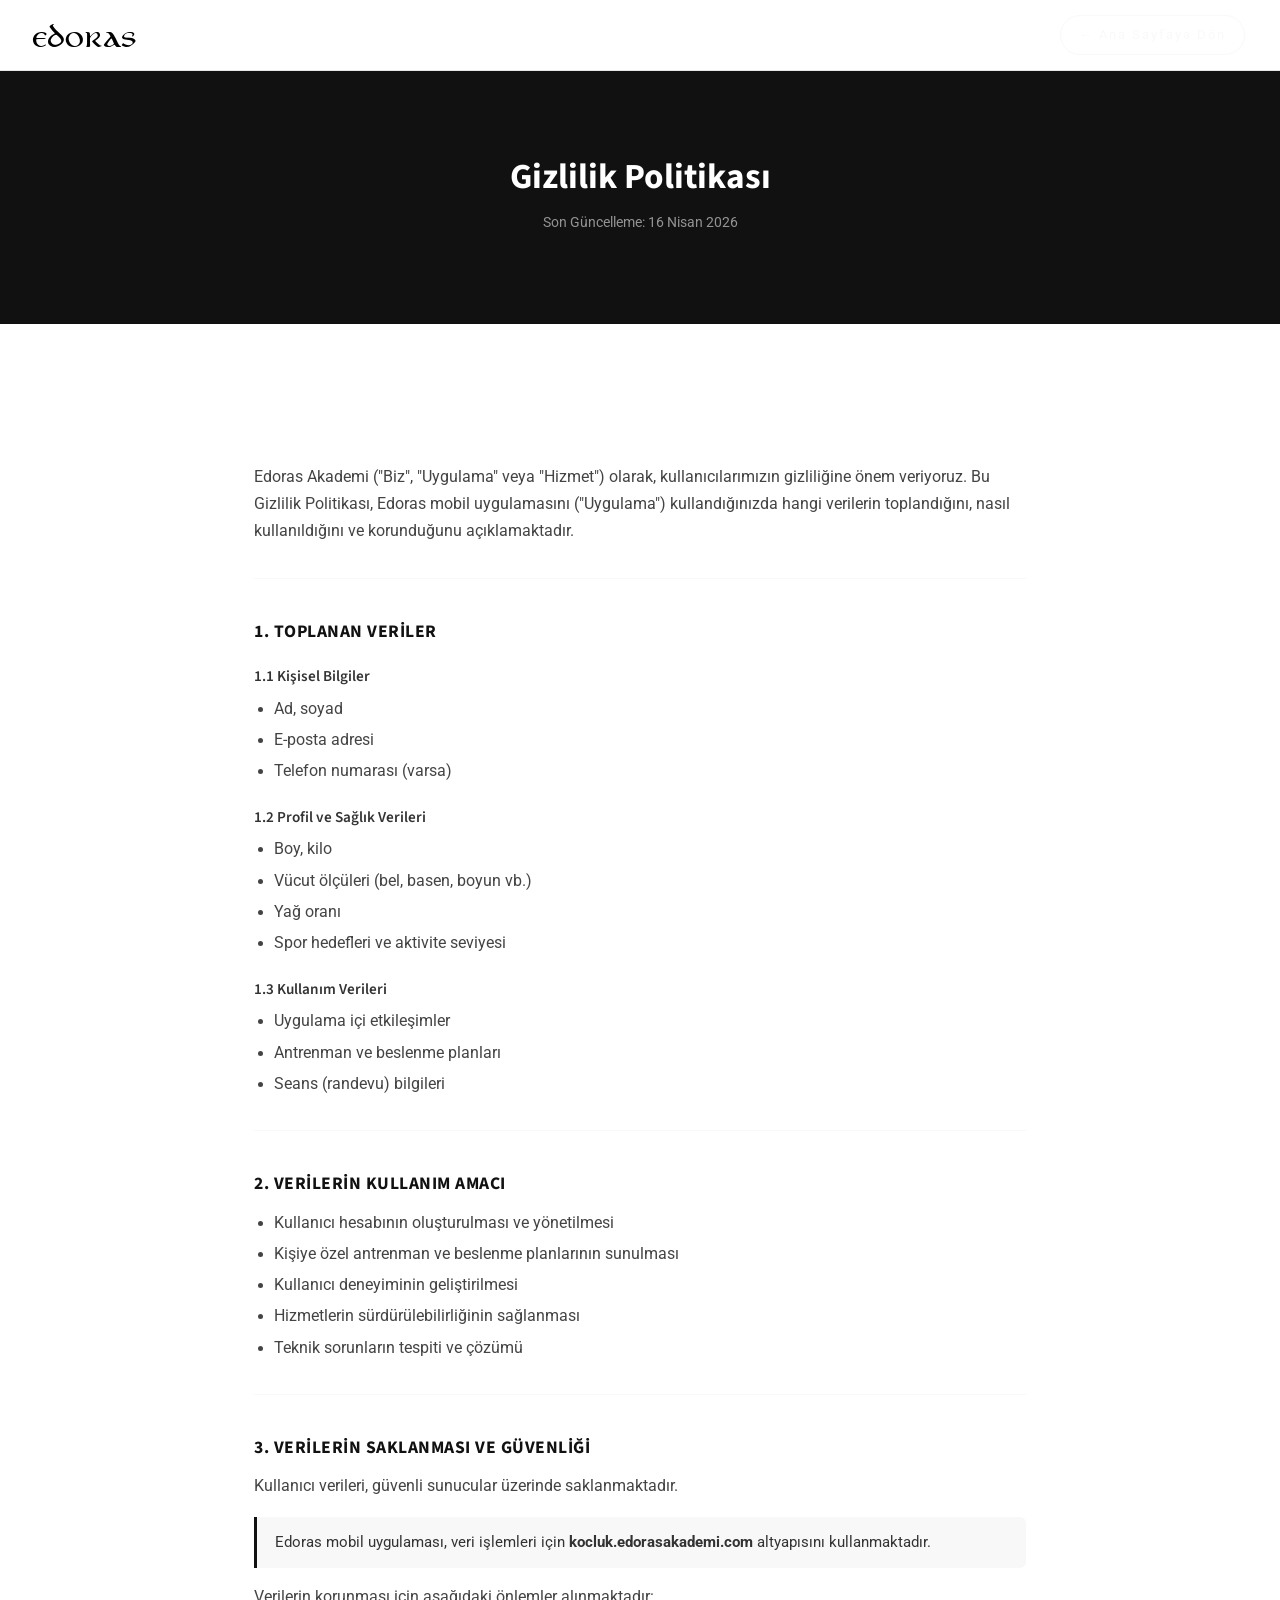
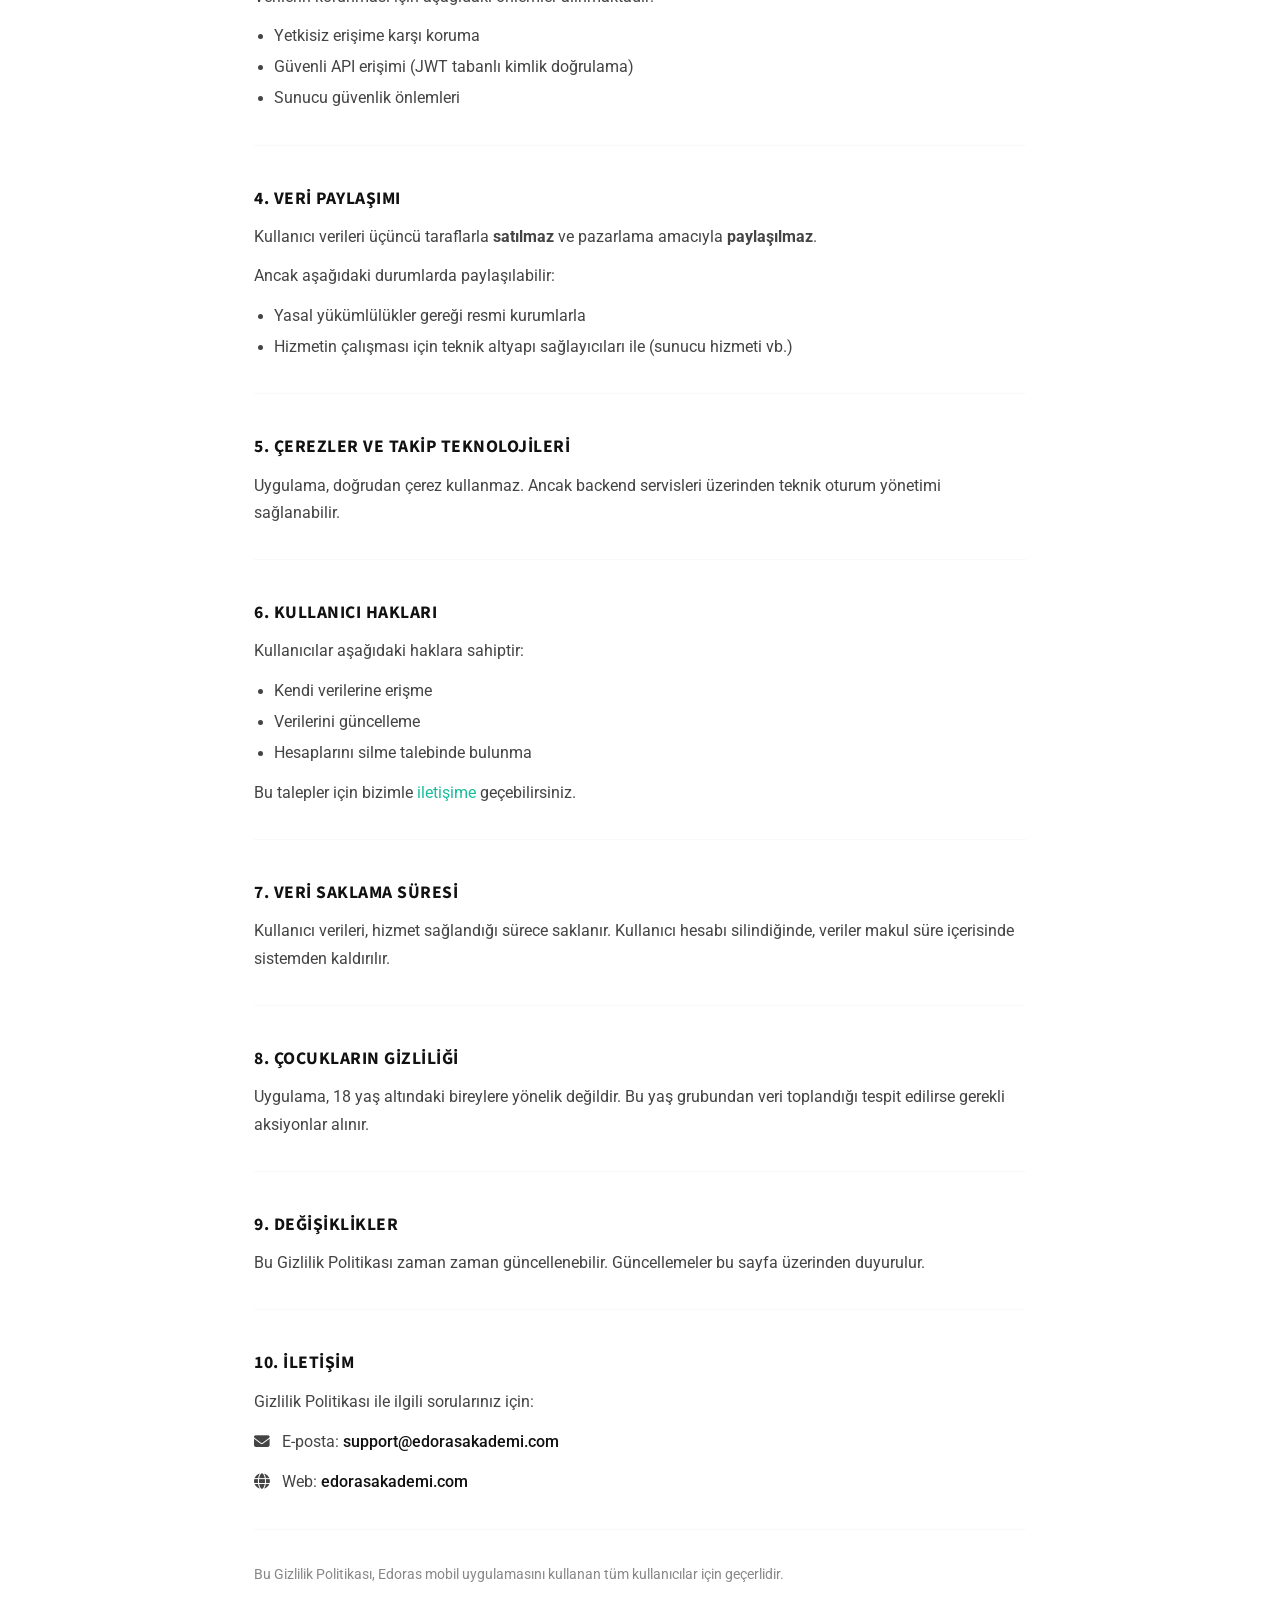
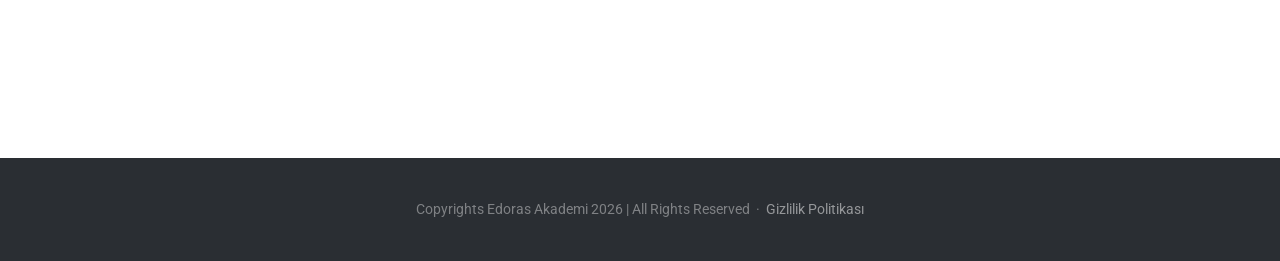
==== privacy-policy.html @ 635d4535 "feat: Gizlilik Politikası sayfası ekle ve footer linkini güncelle - privacy-policy.html oluşturuldu " ====
<!DOCTYPE html>
<html dir="ltr" lang="tr">
<head>

	<meta charset="utf-8">
	<meta http-equiv="x-ua-compatible" content="IE=edge">
	<meta name="viewport" content="width=device-width, initial-scale=1">
	<meta name="author" content="Edoras Akademi">
	<meta name="description" content="Edoras Akademi Gizlilik Politikası">
	<meta name="robots" content="noindex, follow">

	<title>Gizlilik Politikası — Edoras Akademi</title>

	<!-- Favicon -->
	<link rel="icon" type="image/png" sizes="16x16" href="/images/edoras_favicon.png">

	<!-- Font Imports -->
	<link rel="preconnect" href="https://fonts.googleapis.com">
	<link rel="preconnect" href="https://fonts.gstatic.com" crossorigin>
	<link href="https://fonts.googleapis.com/css2?family=Roboto:wght@300;400;500;700&family=Source+Sans+Pro:wght@300;400;600;700&display=swap" rel="stylesheet">

	<!-- Core Style -->
	<link rel="stylesheet" href="css/style.css">

	<!-- Font Icons -->
	<link rel="stylesheet" href="css/font-icons.css">
	<link rel="stylesheet" href="css/et-line.css">

	<!-- One Page Module -->
	<link rel="stylesheet" href="css/onepage.css">

	<!-- Custom CSS -->
	<link rel="stylesheet" href="css/custom.css">

	<style>
		.policy-wrap {
			max-width: 820px;
			margin: 0 auto;
			padding: 60px 24px 80px;
		}

		.policy-wrap h1 {
			font-size: 2rem;
			font-weight: 700;
			margin-bottom: 6px;
			letter-spacing: -0.5px;
		}

		.policy-meta {
			font-size: 0.875rem;
			color: #888;
			margin-bottom: 48px;
			padding-bottom: 24px;
			border-bottom: 1px solid #e5e5e5;
		}

		.policy-wrap h2 {
			font-size: 1.1rem;
			font-weight: 700;
			text-transform: uppercase;
			letter-spacing: 0.5px;
			margin: 40px 0 12px;
			color: #111;
		}

		.policy-wrap h3 {
			font-size: 0.95rem;
			font-weight: 600;
			margin: 20px 0 8px;
			color: #333;
		}

		.policy-wrap p {
			font-size: 0.975rem;
			line-height: 1.75;
			color: #444;
			margin-bottom: 12px;
		}

		.policy-wrap ul {
			padding-left: 20px;
			margin-bottom: 12px;
		}

		.policy-wrap ul li {
			font-size: 0.975rem;
			line-height: 1.75;
			color: #444;
			margin-bottom: 4px;
		}

		.policy-wrap hr {
			border: none;
			border-top: 1px solid #e5e5e5;
			margin: 32px 0;
		}

		.policy-highlight {
			background: #f8f8f8;
			border-left: 3px solid #111;
			padding: 14px 18px;
			border-radius: 0 6px 6px 0;
			margin: 16px 0;
			font-size: 0.95rem;
			color: #333;
		}

		.policy-contact a {
			color: #111;
			font-weight: 500;
			text-decoration: underline;
			text-underline-offset: 3px;
		}

		.policy-contact a:hover {
			color: #555;
		}

		#page-title {
			background: #111;
			padding: 80px 0 60px;
		}

		#page-title h1 {
			color: #fff;
			font-size: 2.2rem;
			font-weight: 700;
			margin: 0;
		}

		#page-title .page-title-meta {
			color: rgba(255,255,255,0.55);
			font-size: 0.875rem;
			margin-top: 8px;
		}
	</style>

</head>

<body class="stretched">

	<div id="wrapper">

		<!-- Header -->
		<header id="header" class="full-header border-full-header header-size-custom" style="background:#111;">
			<div id="header-wrap">
				<div class="container">
					<div class="header-row">

						<div id="logo">
							<a href="index.html">
								<img class="logo-default" srcset="images/edoras.png, images/edoras@2x.png 2x" src="images/edoras@2x.png" alt="Edoras Akademi">
							</a>
						</div>

						<div class="ms-auto">
							<a href="index.html" class="button button-border button-light button-circle button-small">← Ana Sayfaya Dön</a>
						</div>

					</div>
				</div>
			</div>
		</header>

		<!-- Page Title -->
		<section id="page-title">
			<div class="container text-center">
				<h1>Gizlilik Politikası</h1>
				<p class="page-title-meta">Son Güncelleme: 16 Nisan 2026</p>
			</div>
		</section>

		<!-- Content -->
		<section id="content">
			<div class="content-wrap">
				<div class="policy-wrap">

					<p>Edoras Akademi ("Biz", "Uygulama" veya "Hizmet") olarak, kullanıcılarımızın gizliliğine önem veriyoruz. Bu Gizlilik Politikası, Edoras mobil uygulamasını ("Uygulama") kullandığınızda hangi verilerin toplandığını, nasıl kullanıldığını ve korunduğunu açıklamaktadır.</p>

					<hr>

					<h2>1. Toplanan Veriler</h2>

					<h3>1.1 Kişisel Bilgiler</h3>
					<ul>
						<li>Ad, soyad</li>
						<li>E-posta adresi</li>
						<li>Telefon numarası (varsa)</li>
					</ul>

					<h3>1.2 Profil ve Sağlık Verileri</h3>
					<ul>
						<li>Boy, kilo</li>
						<li>Vücut ölçüleri (bel, basen, boyun vb.)</li>
						<li>Yağ oranı</li>
						<li>Spor hedefleri ve aktivite seviyesi</li>
					</ul>

					<h3>1.3 Kullanım Verileri</h3>
					<ul>
						<li>Uygulama içi etkileşimler</li>
						<li>Antrenman ve beslenme planları</li>
						<li>Seans (randevu) bilgileri</li>
					</ul>

					<hr>

					<h2>2. Verilerin Kullanım Amacı</h2>
					<ul>
						<li>Kullanıcı hesabının oluşturulması ve yönetilmesi</li>
						<li>Kişiye özel antrenman ve beslenme planlarının sunulması</li>
						<li>Kullanıcı deneyiminin geliştirilmesi</li>
						<li>Hizmetlerin sürdürülebilirliğinin sağlanması</li>
						<li>Teknik sorunların tespiti ve çözümü</li>
					</ul>

					<hr>

					<h2>3. Verilerin Saklanması ve Güvenliği</h2>
					<p>Kullanıcı verileri, güvenli sunucular üzerinde saklanmaktadır.</p>

					<div class="policy-highlight">
						Edoras mobil uygulaması, veri işlemleri için <strong>kocluk.edorasakademi.com</strong> altyapısını kullanmaktadır.
					</div>

					<p>Verilerin korunması için aşağıdaki önlemler alınmaktadır:</p>
					<ul>
						<li>Yetkisiz erişime karşı koruma</li>
						<li>Güvenli API erişimi (JWT tabanlı kimlik doğrulama)</li>
						<li>Sunucu güvenlik önlemleri</li>
					</ul>

					<hr>

					<h2>4. Veri Paylaşımı</h2>
					<p>Kullanıcı verileri üçüncü taraflarla <strong>satılmaz</strong> ve pazarlama amacıyla <strong>paylaşılmaz</strong>.</p>
					<p>Ancak aşağıdaki durumlarda paylaşılabilir:</p>
					<ul>
						<li>Yasal yükümlülükler gereği resmi kurumlarla</li>
						<li>Hizmetin çalışması için teknik altyapı sağlayıcıları ile (sunucu hizmeti vb.)</li>
					</ul>

					<hr>

					<h2>5. Çerezler ve Takip Teknolojileri</h2>
					<p>Uygulama, doğrudan çerez kullanmaz. Ancak backend servisleri üzerinden teknik oturum yönetimi sağlanabilir.</p>

					<hr>

					<h2>6. Kullanıcı Hakları</h2>
					<p>Kullanıcılar aşağıdaki haklara sahiptir:</p>
					<ul>
						<li>Kendi verilerine erişme</li>
						<li>Verilerini güncelleme</li>
						<li>Hesaplarını silme talebinde bulunma</li>
					</ul>
					<p>Bu talepler için bizimle <a href="#iletisim-section">iletişime</a> geçebilirsiniz.</p>

					<hr>

					<h2>7. Veri Saklama Süresi</h2>
					<p>Kullanıcı verileri, hizmet sağlandığı sürece saklanır. Kullanıcı hesabı silindiğinde, veriler makul süre içerisinde sistemden kaldırılır.</p>

					<hr>

					<h2>8. Çocukların Gizliliği</h2>
					<p>Uygulama, 18 yaş altındaki bireylere yönelik değildir. Bu yaş grubundan veri toplandığı tespit edilirse gerekli aksiyonlar alınır.</p>

					<hr>

					<h2>9. Değişiklikler</h2>
					<p>Bu Gizlilik Politikası zaman zaman güncellenebilir. Güncellemeler bu sayfa üzerinden duyurulur.</p>

					<hr>

					<h2 id="iletisim-section">10. İletişim</h2>
					<p>Gizlilik Politikası ile ilgili sorularınız için:</p>
					<div class="policy-contact">
						<p>
							<i class="fa-solid fa-envelope me-2"></i>
							E-posta: <a href="mailto:support@edorasakademi.com">support@edorasakademi.com</a>
						</p>
						<p>
							<i class="fa-solid fa-globe me-2"></i>
							Web: <a href="https://edorasakademi.com" target="_blank" rel="noopener">edorasakademi.com</a>
						</p>
					</div>

					<hr>

					<p style="font-size:0.875rem; color:#888;">Bu Gizlilik Politikası, Edoras mobil uygulamasını kullanan tüm kullanıcılar için geçerlidir.</p>

				</div>
			</div>
		</section>

		<!-- Footer -->
		<footer id="footer" class="dark border-0">
			<div id="copyrights">
				<div class="container text-center">
					Copyrights Edoras Akademi 2026 | All Rights Reserved &nbsp;·&nbsp;
					<a href="privacy-policy.html" style="color:rgba(255,255,255,0.5); text-decoration:underline; text-underline-offset:3px;">Gizlilik Politikası</a>
				</div>
			</div>
		</footer>

	</div>

	<script src="js/plugins.min.js"></script>
	<script src="js/functions.bundle.js"></script>

</body>
</html>
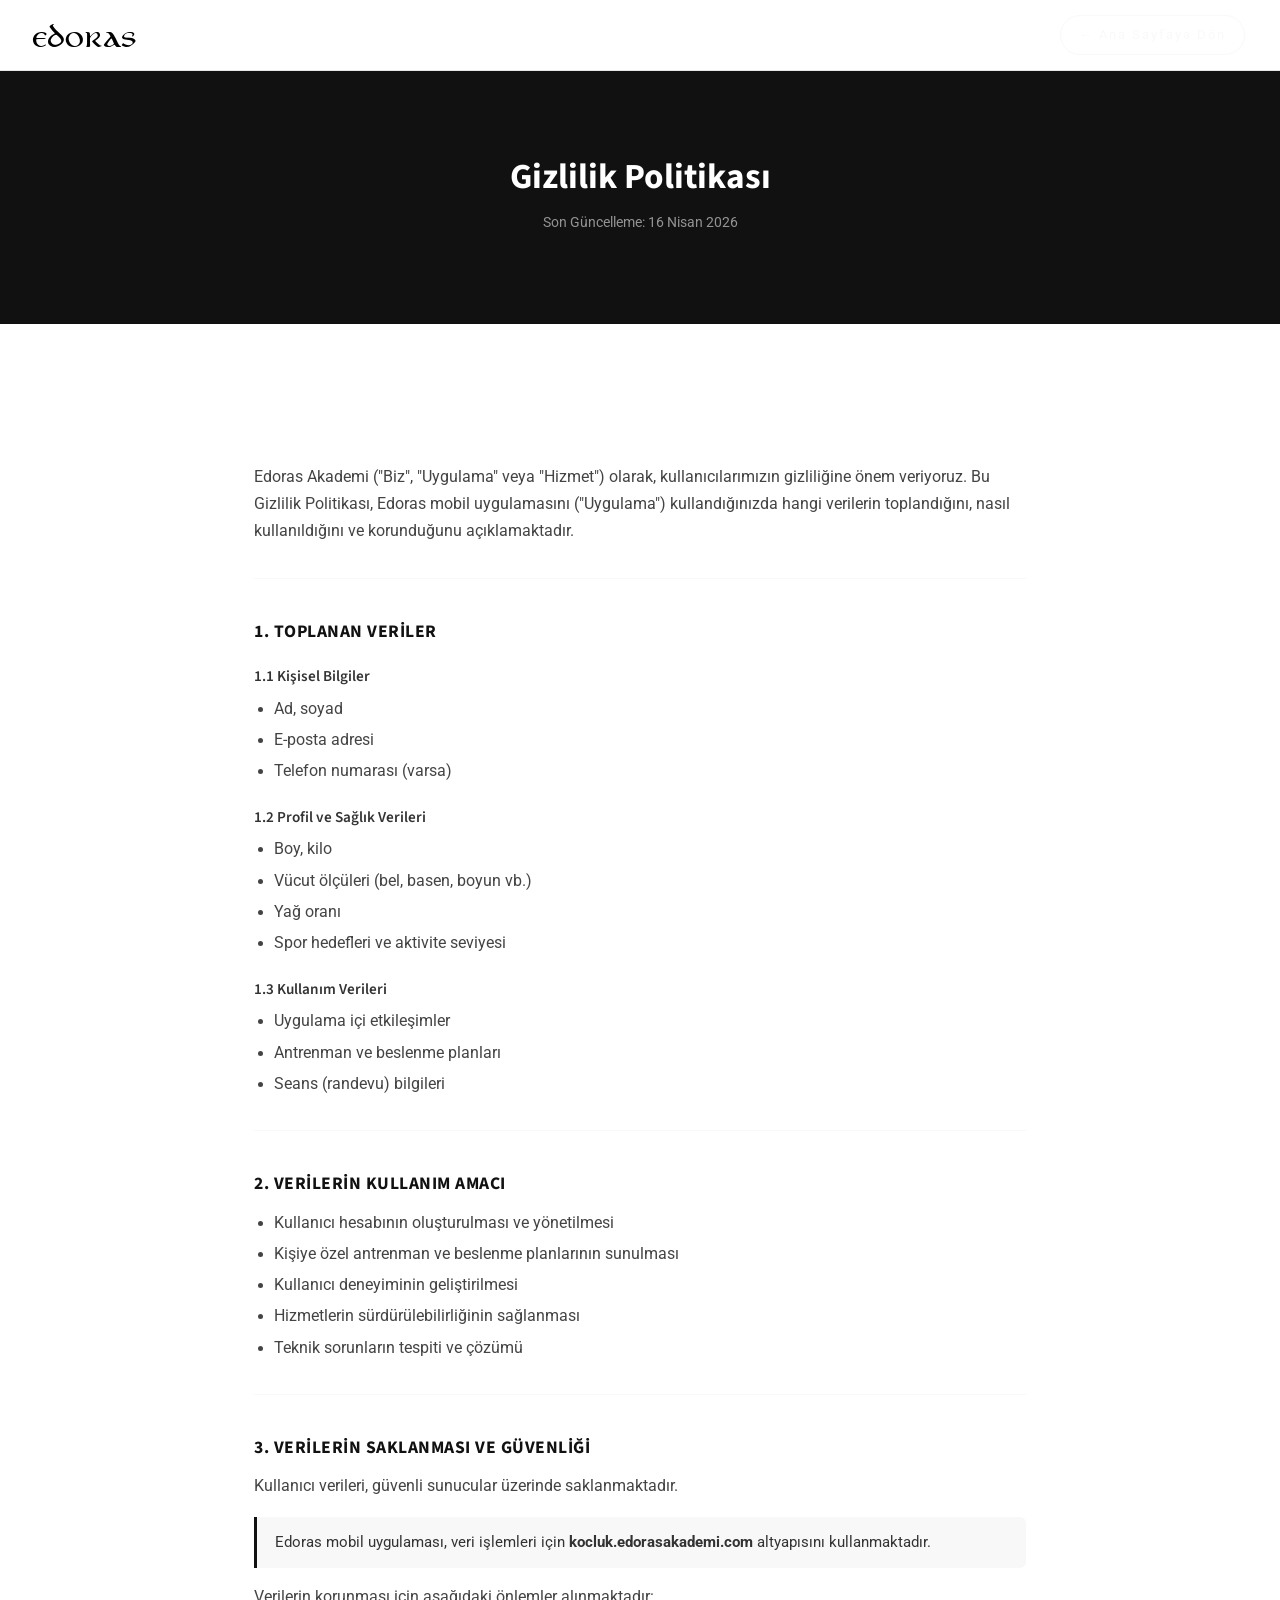
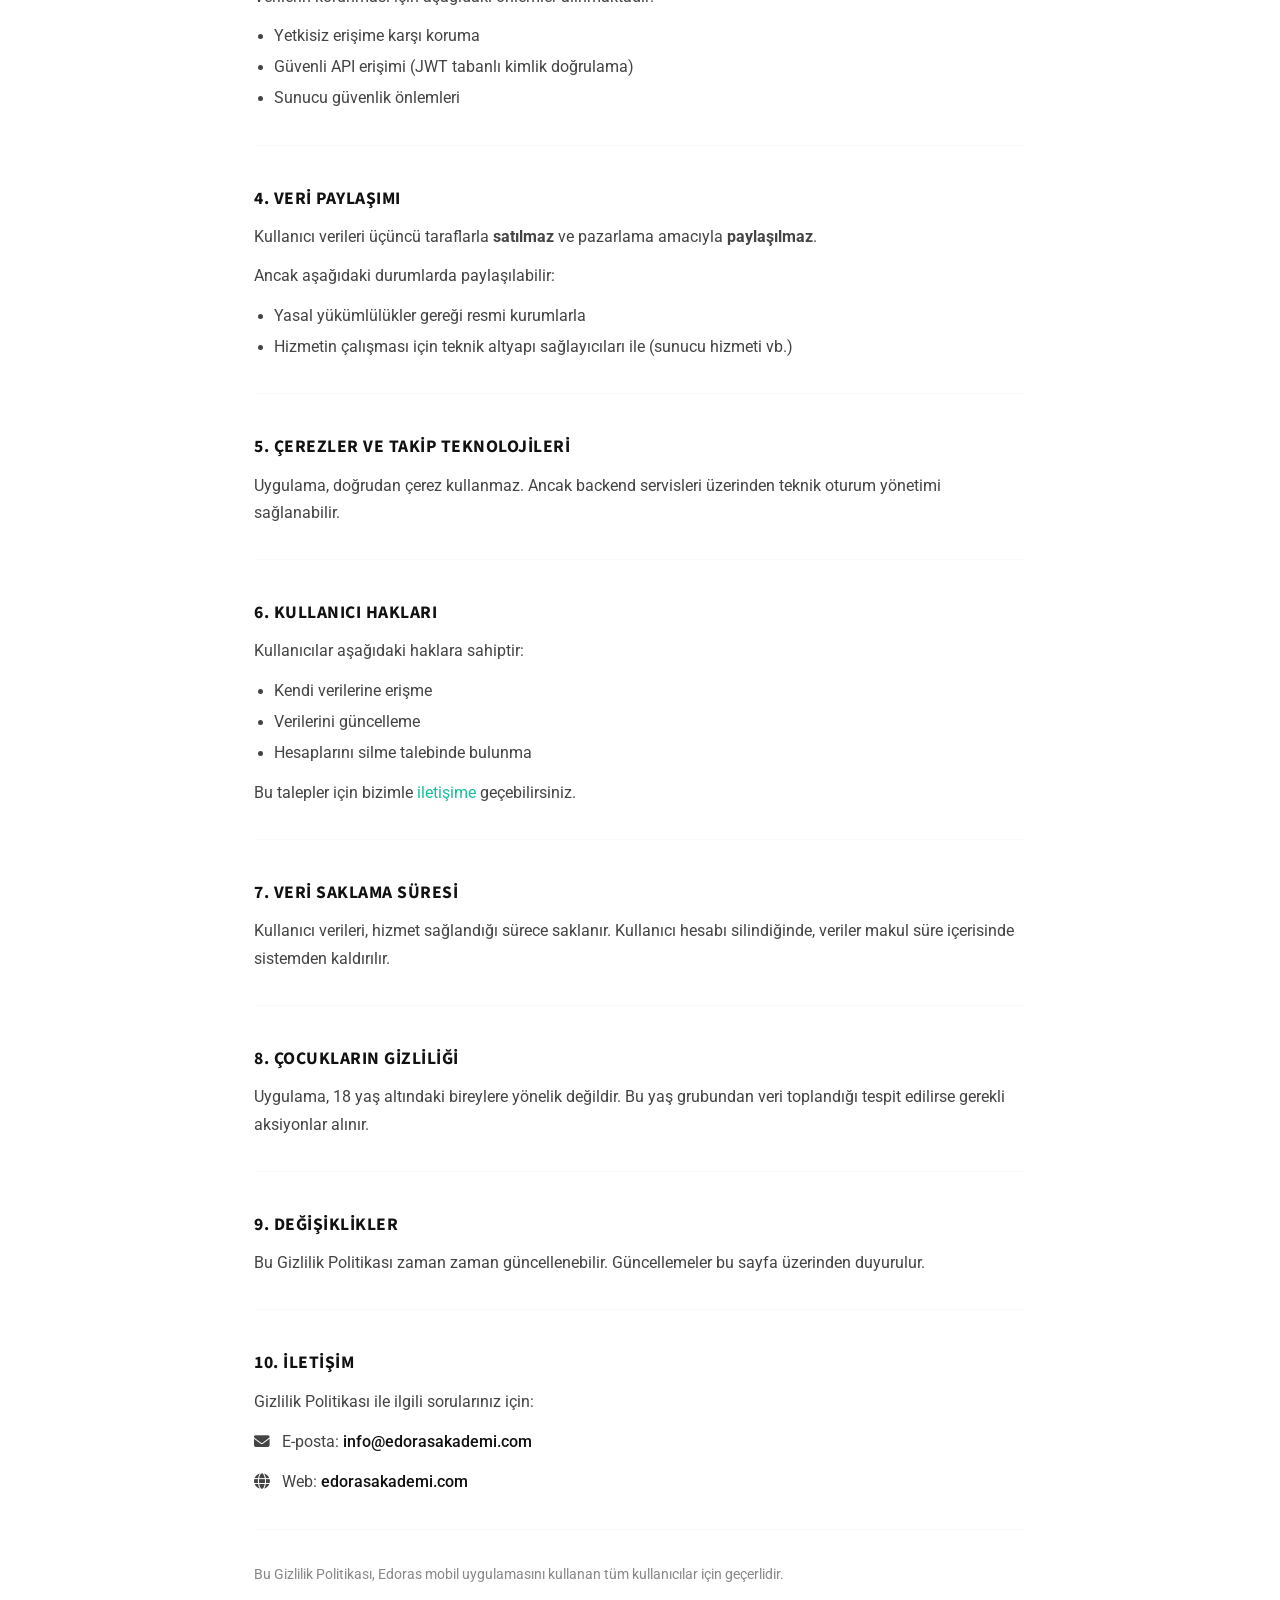
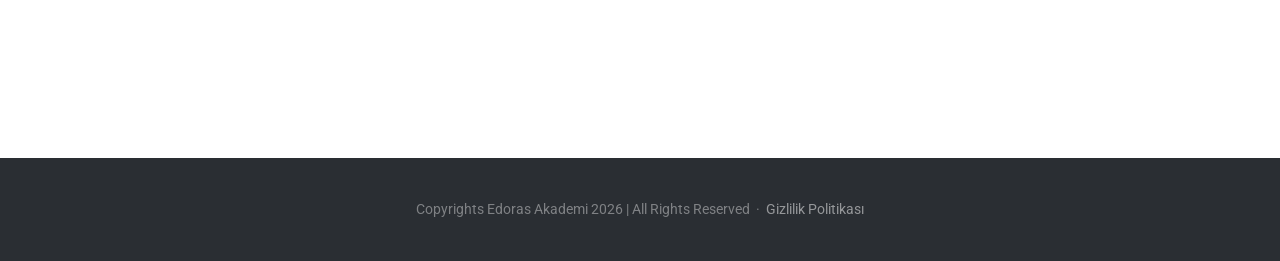
==== commit 05e0015b: "Update privacy-policy.html email" ====
--- a/privacy-policy.html
+++ b/privacy-policy.html
@@ -278,7 +278,7 @@
 					<div class="policy-contact">
 						<p>
 							<i class="fa-solid fa-envelope me-2"></i>
-							E-posta: <a href="mailto:support@edorasakademi.com">support@edorasakademi.com</a>
+							E-posta: <a href="mailto:info@edorasakademi.com">info@edorasakademi.com</a>
 						</p>
 						<p>
 							<i class="fa-solid fa-globe me-2"></i>
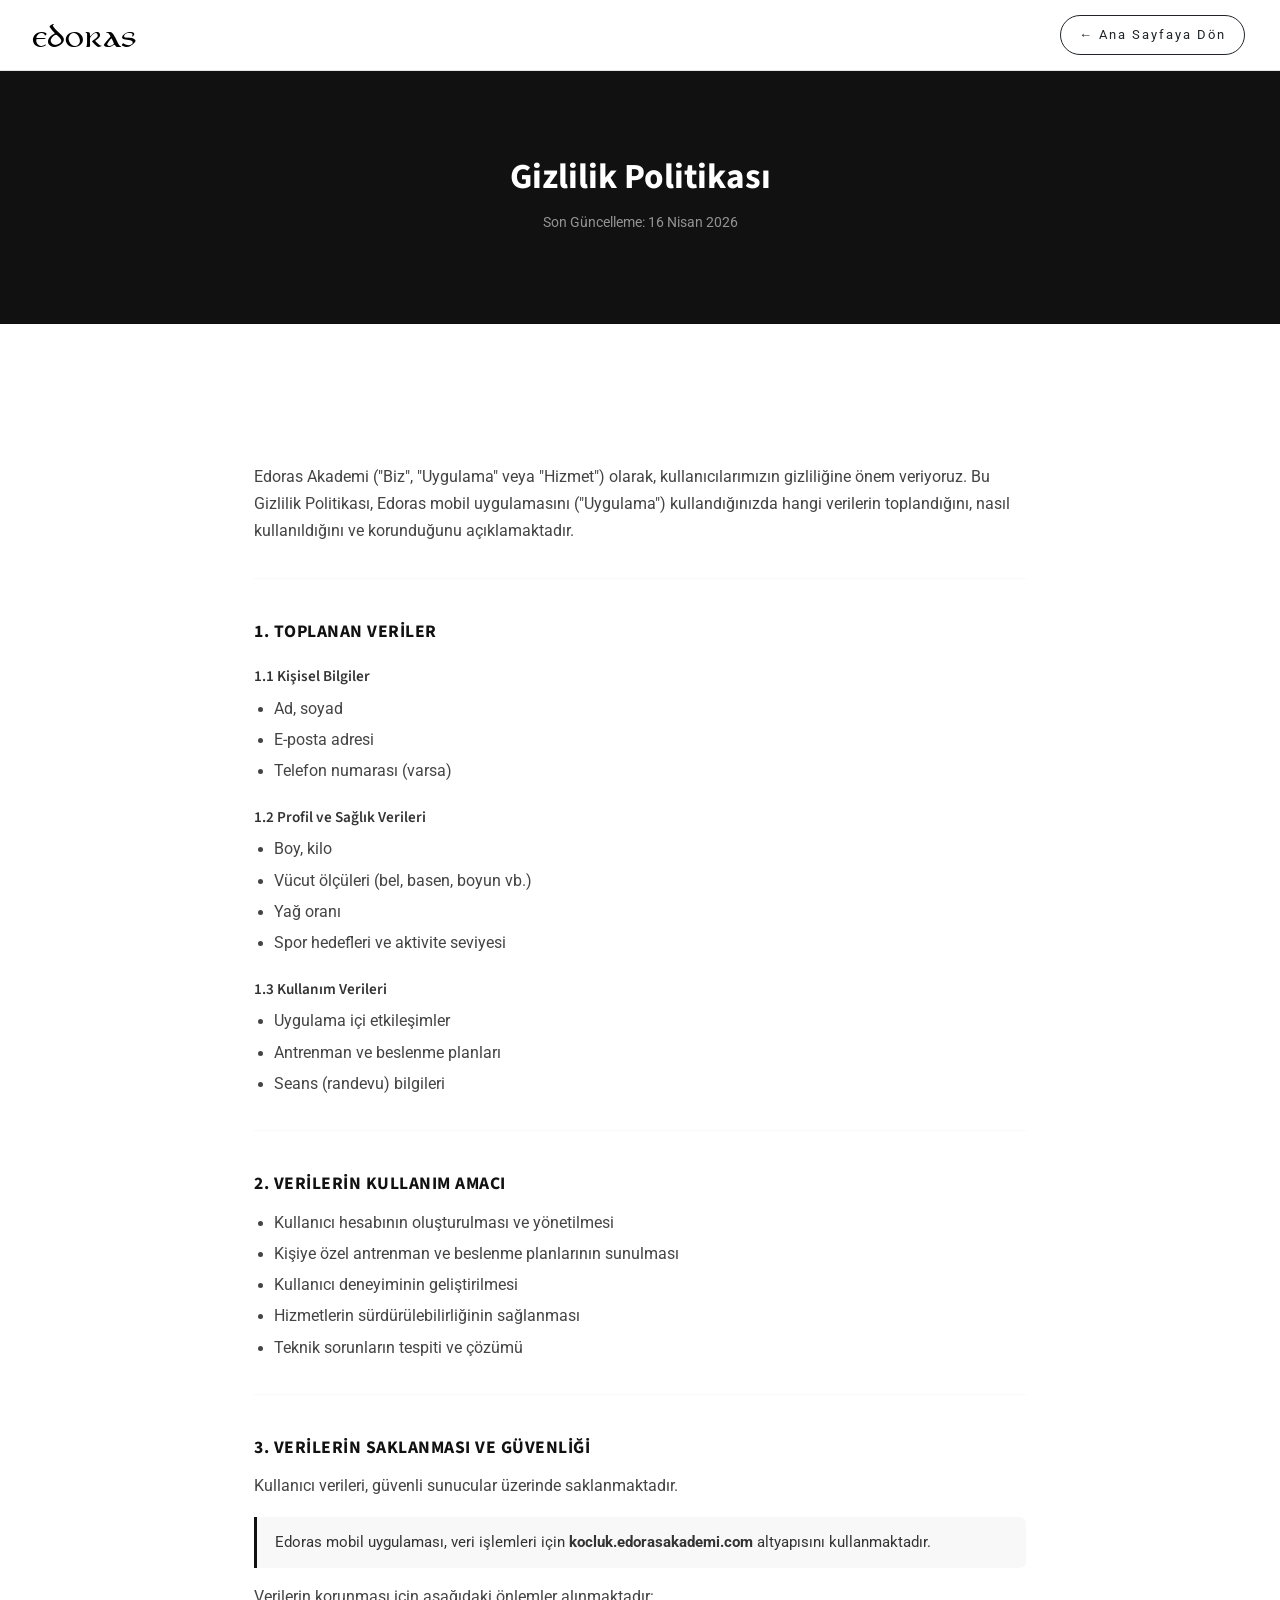
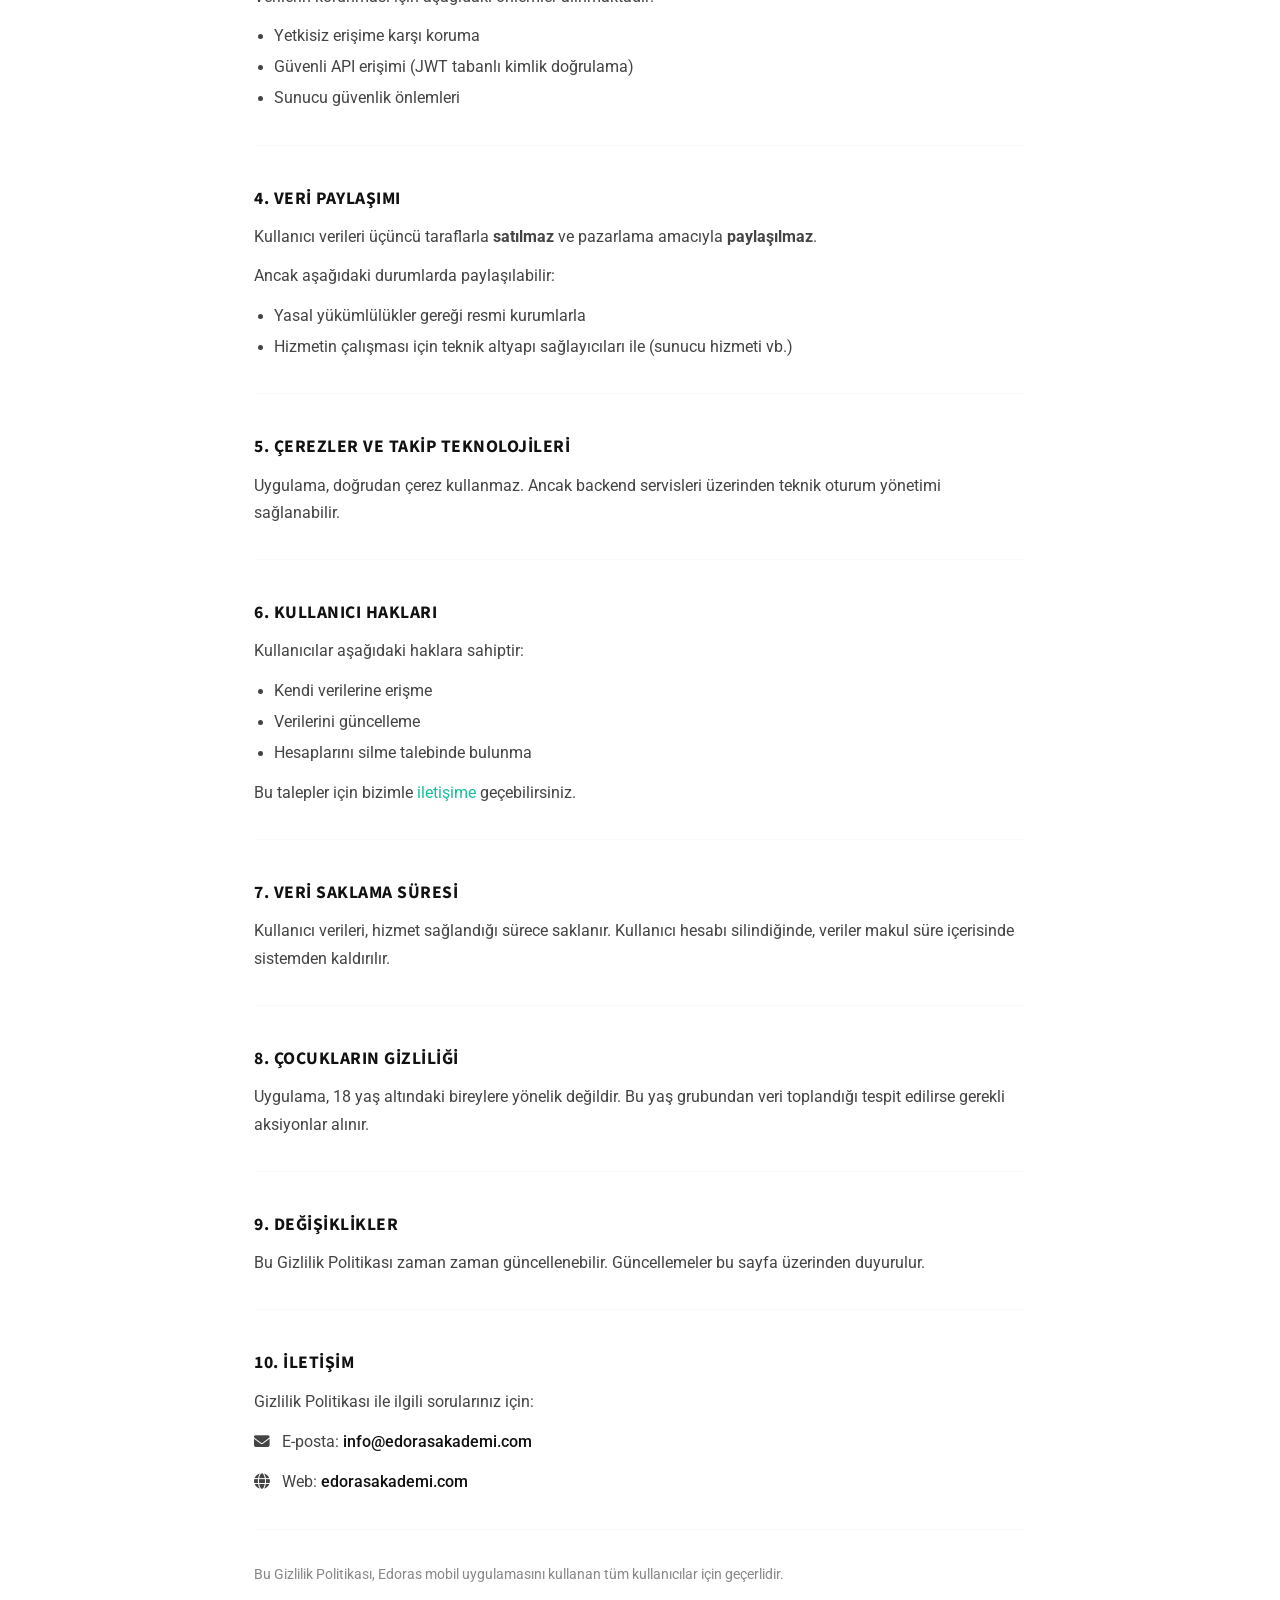
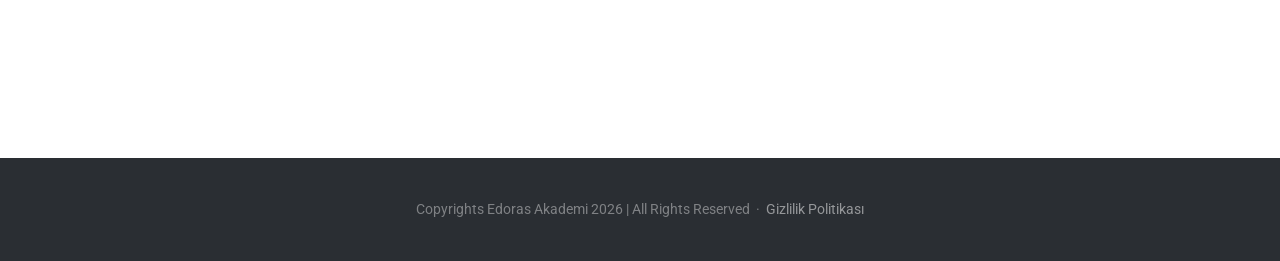
==== commit 4c403097: "anasayfa dön butonu düzeltildi" ====
--- a/privacy-policy.html
+++ b/privacy-policy.html
@@ -154,7 +154,7 @@
 						</div>
 
 						<div class="ms-auto">
-							<a href="index.html" class="button button-border button-light button-circle button-small">← Ana Sayfaya Dön</a>
+							<a href="index.html" class="button button-border button-dark button-circle button-small">← Ana Sayfaya Dön</a>
 						</div>
 
 					</div>
